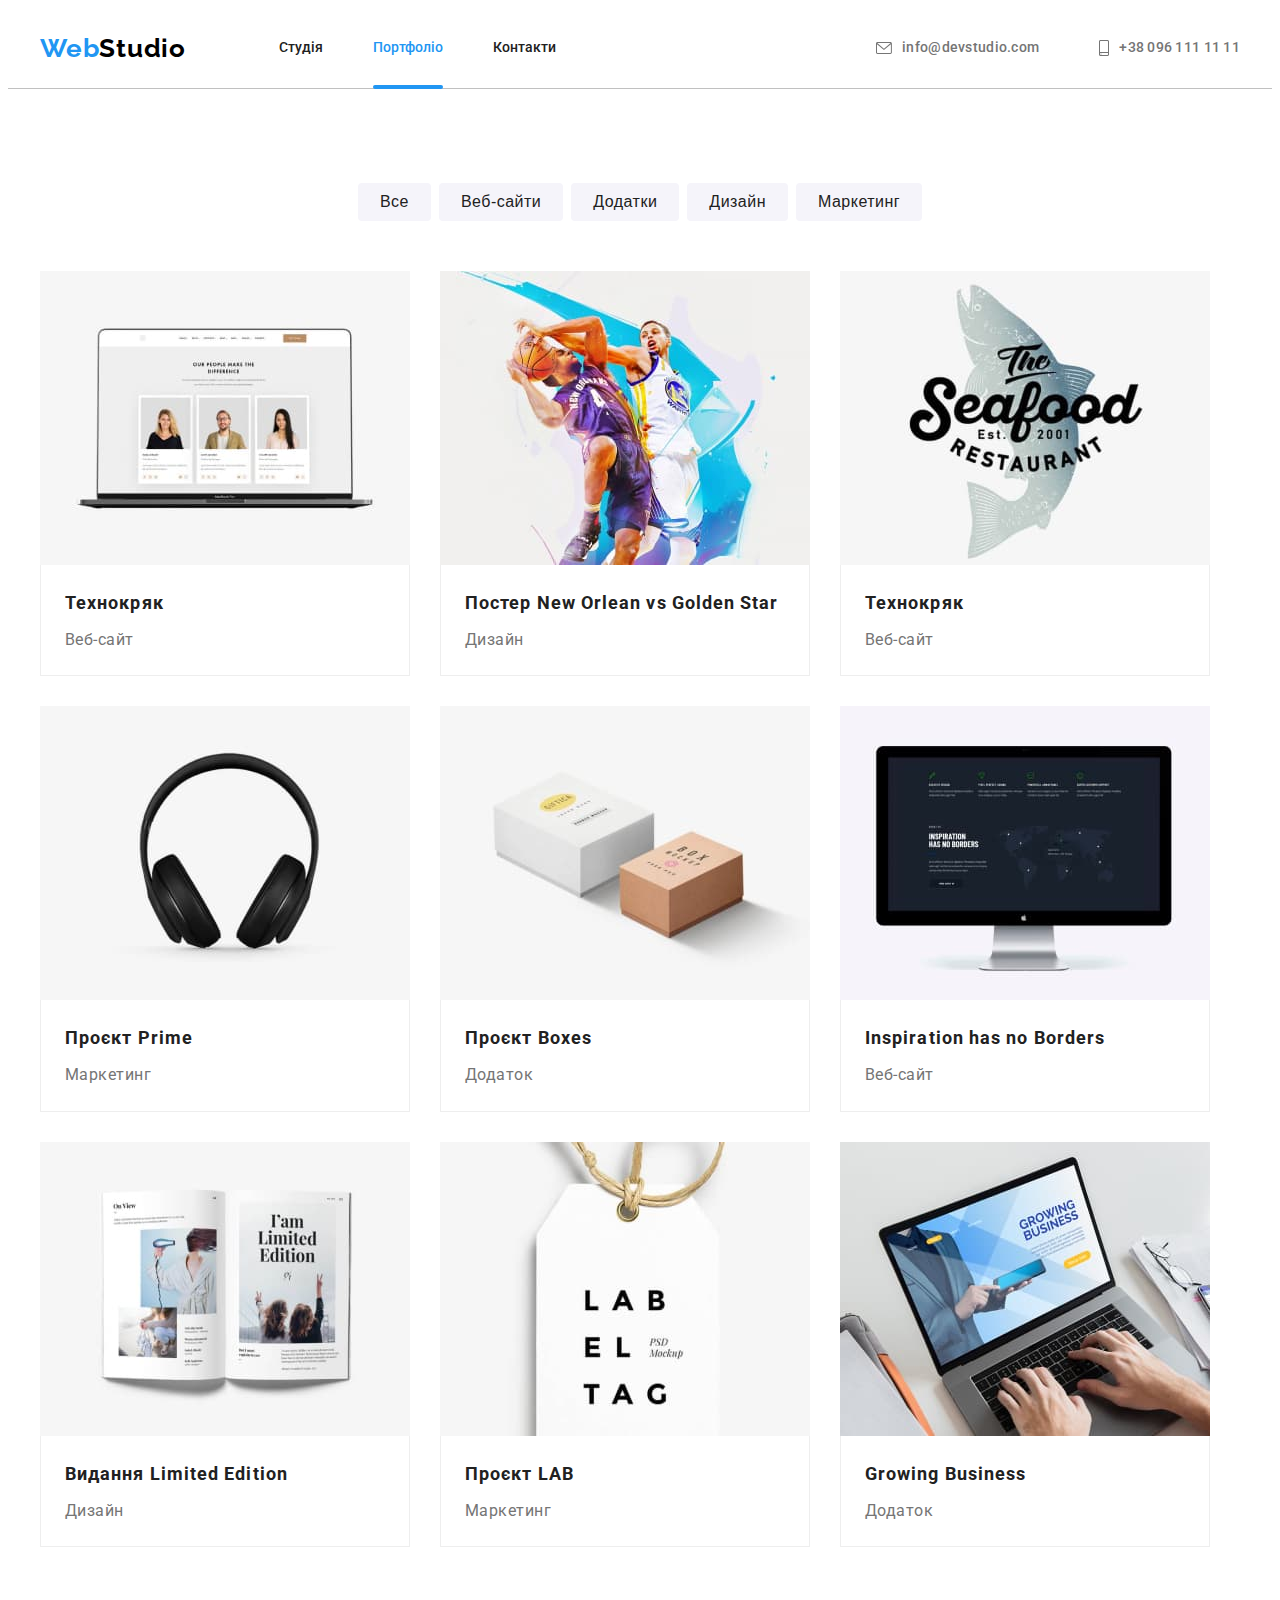
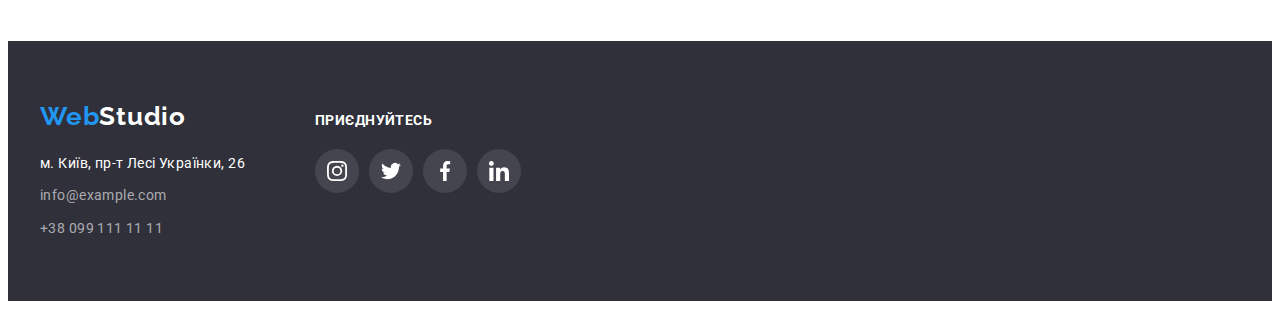
==== portfolio.html @ d1cb7e13 "hw6" ====
<!DOCTYPE html>
<html lang="uk">
	<head>
		<meta charset="UTF-8" />
		<meta http-equiv="X-UA-Compatible" content="IE=edge" />
		<meta name="viewport" content="width=device-width, initial-scale=1.0" />
		<title>homework02</title>
		<link rel="preconnect" href="https://fonts.googleapis.com" />
		<link rel="preconnect" href="https://fonts.gstatic.com" crossorigin />
		<link
			href="https://fonts.googleapis.com/css2?family=Raleway:wght@700&family=Roboto:wght@400;500;700;900&display=swap"
			rel="stylesheet"
		/>
		<link
			rel="stylesheet"
			href="https://cdnjs.cloudflare.com/ajax/libs/modern-normalize/1.1.0/modern-normalize.min.css"
			integrity="sha512-wpPYUAdjBVSE4KJnH1VR1HeZfpl1ub8YT/NKx4PuQ5NmX2tKuGu6U/JRp5y+Y8XG2tV+wKQpNHVUX03MfMFn9Q=="
			crossorigin="anonymous"
			referrerpolicy="no-referrer"
		/>
		<link rel="stylesheet" href="./css/styles.css" />
	</head>
	<body>
		<header class="header">
			<div class="container main-nav">
				<a href="./" class="logo link"><span class="loggo">Web</span>Studio</a>
				<nav class="header-nav">
					<ul class="header-list-nav list">
						<li class="item"><a href="./index.html" class="header-item link"> Студія</a></li>
						<li class="item">
							<a href="" class="header-item link header-item-current current"> Портфоліо</a>
						</li>
						<li class="item"><a href="" class="header-item link"> Контакти</a></li>
					</ul>
				</nav>
				<ul class="header-list list">
					<li class="header-iten">
						<a href="mailto:info@devstudio.com" class="header-lisk link" link
							><svg class="header-icon" width="16" , height="12">
								<use href="./images/icons.svg#icon-envelope"></use>
							</svg>
							info@devstudio.com
						</a>
					</li>
					<li class="header-iten">
						<a href="tel:+380961111111" class="header-lisk link"
							><svg class="header-icon" width="10" , height="16">
								<use href="./images/icons.svg#icon-smartphone1"></use>
							</svg>
							+38 096 111 11 11
						</a>
					</li>
				</ul>
			</div>
		</header>
		<main>
			<section class="section">
				<div class="container">
					<h1 class="potfolio-title">Потфоліо</h1>
					<ul class="filter list">
						<li class="filter-item">
							<button type="button" class="filter-btn">Все</button>
						</li>
						<li class="filter-item">
							<button type="button" class="filter-btn">Веб-сайти</button>
						</li>
						<li class="filter-item">
							<button type="button" class="filter-btn">Додатки</button>
						</li>
						<li class="filter-item">
							<button type="button" class="filter-btn">Дизайн</button>
						</li>
						<li class="filter-item">
							<button type="button" class="filter-btn">Маркетинг</button>
						</li>
					</ul>
					<ul class="work-item list">
						<li class="work-list">
						    <a href="" class="work-link-asd link">
							    <div class="work-link">
							        <img src="./images/project1.jpg" alt="project1" width="370" height="294">
							        <p class="work-top-text">
								Ресурс пропонує комплексні пропозиції з різним рівнем функціоналу та сервісів. Все
								це дозволить відвідувачу отримати вичерпні відомості про компанію чи приватну
								особу.
						         	</p>
						        </div>
							    <div class="work-data">
									<h2 class="work-title">Технокряк</h2>
									<p class="work-pre-title">Веб-сайт</p>
						     	</div>
						    </a>
						</li>
						<li class="work-list">
						    <a href="" class="work-link-asd link">
							    <div class="work-link">
							        <img src="./images/project2.jpg" alt="project2" width="370" height="294">
							        <p class="work-top-text">
								Ресурс пропонує комплексні пропозиції з різним рівнем функціоналу та сервісів. Все
								це дозволить відвідувачу отримати вичерпні відомості про компанію чи приватну
								особу.
						         	</p>
						        </div>
							    <div class="work-data">
									<h2 class="work-title">Постер New Orlean vs Golden Star</h2>
									<p class="work-pre-title">Дизайн</p>
						     	</div>
						    </a>
						</li>
						<li class="work-list">
						    <a href="" class="work-link-asd link">
							    <div class="work-link">
							        <img src="./images/project3.jpg" alt="project3" width="370" height="294">
							        <p class="work-top-text">
								Ресурс пропонує комплексні пропозиції з різним рівнем функціоналу та сервісів. Все
								це дозволить відвідувачу отримати вичерпні відомості про компанію чи приватну
								особу.
						         	</p>
						        </div>
							    <div class="work-data">
									<h2 class="work-title">Технокряк</h2>
									<p class="work-pre-title">Веб-сайт</p>
						     	</div>
						    </a>
						</li>
						<li class="work-list">
						    <a href="" class="work-link-asd link">
							    <div class="work-link">
							        <img src="./images/project4.jpg" alt="project4" width="370" height="294">
							        <p class="work-top-text">
								Ресурс пропонує комплексні пропозиції з різним рівнем функціоналу та сервісів. Все
								це дозволить відвідувачу отримати вичерпні відомості про компанію чи приватну
								особу.
						         	</p>
						        </div>
							    <div class="work-data">
									<h2 class="work-title">Проєкт Prime</h2>
									<p class="work-pre-title">Маркетинг</p>
						     	</div>
						    </a>
						</li>
						<li class="work-list">
						    <a href="" class="work-link-asd link">
							    <div class="work-link">
							        <img src="./images/project5.jpg" alt="project5" width="370" height="294">
							        <p class="work-top-text">
								Ресурс пропонує комплексні пропозиції з різним рівнем функціоналу та сервісів. Все
								це дозволить відвідувачу отримати вичерпні відомості про компанію чи приватну
								особу.
						         	</p>
						        </div>
							    <div class="work-data">
									<h2 class="work-title">Проєкт Boxes</h2>
									<p class="work-pre-title">Додаток</p>
						     	</div>
						    </a>
						</li>
						<li class="work-list">
						    <a href="" class="work-link-asd link">
							    <div class="work-link">
							        <img src="./images/project6.jpg" alt="project6" width="370" height="294">
							        <p class="work-top-text">
								Ресурс пропонує комплексні пропозиції з різним рівнем функціоналу та сервісів. Все
								це дозволить відвідувачу отримати вичерпні відомості про компанію чи приватну
								особу.
						         	</p>
						        </div>
							    <div class="work-data">
									<h2 class="work-title">Inspiration has no Borders</h2>
									<p class="work-pre-title">Веб-сайт</p>
						     	</div>
						    </a>
						</li>
						<li class="work-list">
						    <a href="" class="work-link-asd link">
							    <div class="work-link">
							        <img src="./images/project7.jpg" alt="project7" width="370" height="294">
							        <p class="work-top-text">
								Ресурс пропонує комплексні пропозиції з різним рівнем функціоналу та сервісів. Все
								це дозволить відвідувачу отримати вичерпні відомості про компанію чи приватну
								особу.
						         	</p>
						        </div>
							    <div class="work-data">
									<h2 class="work-title">Видання Limited Edition</h2>
									<p class="work-pre-title">Дизайн</p>
						     	</div>
						    </a>
						</li>
						<li class="work-list">
						    <a href="" class="work-link-asd link">
							    <div class="work-link">
							        <img src="./images/project8.jpg" alt="project8" width="370" height="294">
							        <p class="work-top-text">
								Ресурс пропонує комплексні пропозиції з різним рівнем функціоналу та сервісів. Все
								це дозволить відвідувачу отримати вичерпні відомості про компанію чи приватну
								особу.
						         	</p>
						        </div>
							    <div class="work-data">
									<h2 class="work-title">Проєкт LAB</h2>
									<p class="work-pre-title">Маркетинг</p>
						     	</div>
						    </a>
						</li>
						<li class="work-list">
						    <a href="" class="work-link-asd link">
							    <div class="work-link">
							        <img src="./images/project9.jpg" alt="project9" width="370" height="294">
							        <p class="work-top-text">
								Ресурс пропонує комплексні пропозиції з різним рівнем функціоналу та сервісів. Все
								це дозволить відвідувачу отримати вичерпні відомості про компанію чи приватну
								особу.
						         	</p>
						        </div>
							    <div class="work-data">
									<h2 class="work-title">Growing Business</h2>
									<p class="work-pre-title">Додаток</p>
						     	</div>
						    </a>
						</li>	
							</a>
						</li>
					</ul>
				</div>
			</section>
		</main>
		<footer class="contacts">
			<div class="container hvdvome">
				<div class="flecsy">
					<a href="./" class="logo-contacts link"><span class="loggo">Web</span>Studio</a>
					<address class="info">
						<ul class="info-list list">
							<li class="info-item">
								<a
									class="info-address link"
									href="https://goo.gl/maps/SW1nA3isdETWnzQe9"
									target="_blank"
									rel="noopener nereferrer nofollow"
								>
									м. Київ, пр-т Лесі Українки, 26
								</a>
							</li>
							<li class="info-item">
								<a href="mailto:info@example.com" class="info-mail link">info@example.com</a>
							</li>
							<li class="info-item">
								<a href="tel:+380991111111" class="info-tel link">+38 099 111 11 11</a>
							</li>
						</ul>
					</address>
				</div>
				<div class="footer-continer flecsy">
					<p class="footer-title">приєднуйтесь</p>
					<ul class="footer-soc list">
						<li class="footer-soc-item">
							<a href="" class="footer-soc-link link">
								<svg class="footer-soc-icon" width="20" , height="20">
									<use href="./images/icons.svg#icon-instagram"></use>
								</svg>
							</a>
						</li>
						<li class="footer-soc-item">
							<a href="" class="footer-soc-link link">
								<svg class="footer-soc-icon" width="20" , height="20">
									<use href="./images/icons.svg#icon-twitter	"></use>
								</svg>
							</a>
						</li>
						<li class="footer-soc-item">
							<a href="" class="footer-soc-link link"
								><svg class="footer-soc-icon" width="20" , height="20">
									<use href="./images/icons.svg#icon-facebook"></use>
								</svg>
							</a>
						</li>
						<li class="footer-soc-item">
							<a href="" class="footer-soc-link link"
								><svg class="footer-soc-icon" width="20" , height="20">
									<use href="./images/icons.svg#icon-linkedin"></use>
								</svg>
							</a>
						</li>
					</ul>
				</div>
			</div>
		</footer>
	</body>
</html>
---- css/styles.css ----
:root {
	--second--title--color: #757575;
	--main--title--black: #2196f3;
	--item--color--white: #ffffff;
	--main--item--color: #212121;
}

p,
h1,
h2,
h3,
h4,
h5,
h6 {
	margin: 0;
}

ul {
	margin: 0;
	padding-left: 0;
}

body {
	font-family: Roboto, sans-serif;
}

.list {
	list-style: none;
}

.link {
	text-decoration: none;
	display: block;
}
.container {
	width: 1200px;
	padding-left: 15px;
	padding-right: 15px;
	margin: 0 auto;
}
.section {
	padding: 94px 0;
}
/*-----logo-----*/
.logo {
	font-family: 'Raleway';
	font-weight: 700;
	font-size: 26px;
	line-height: 1.19;
	letter-spacing: 0.03em;
	color: #000000;
}

.loggo {
	color: var(--main--title--black);
}

/*-----header-----*/

.header {
	border-bottom: 1px solid silver;
	margin-right: auto;
	margin-left: auto;
}
.header-nav {
	margin-left: 93px;
}

.header-list-nav {
	display: flex;
	position: relative;
}

.header-list-nav .item:not(:last-child) {
	margin-right: 50px;
}

.header-lisk {
	font-size: 14px;
	line-height: 1.14;
	letter-spacing: 0.02em;
	color: var(--second--title--color);
	align-items: center;
}

.header-list {
	display: flex;
	justify-content: center;
	gap: 10px;
}

.header-item {
	position: relative;
	display: block;
	padding-top: 32px;
	padding-bottom: 32px;
	font-weight: 500;
	font-size: 14px;
	line-height: 1.14;
	color: var(--main--item--color);
	transition: color 250ms cubic-bezier(0.4, 0, 0.2, 1);
}

.header-list {
	display: flex;
	margin-left: auto;
}
.header-list .header-iten + .header-iten {
	margin-left: 50px;
}

.header-lisk {
	display: flex;
	justify-content: center;
	gap: 10px;
	transition: color 250ms cubic-bezier(0.4, 0, 0.2, 1);
}

.header-icon {
	fill: currentColor;
}

.header-iten {
	font-weight: 500;
	font-size: 14px;
	line-height: 1.14;
	color: var(--main--item--color);
}
.main-nav {
	display: flex;
	align-items: center;
}

.header-item.current::after {
	content: '';
	display: block;
	width: 100%;
	height: 4px;
	border-radius: 2px;
	background-color: #2196f3;
	position: absolute;
	bottom: -1px;
	left: 0;
}

.header-item-current {
	color: var(--main--title--black);
}

.header-item:focus,
.header-item:hover {
	color: var(--main--title--black);
}

.header-lisk:focus,
.header-lisk:hover {
	color: var(--main--title--black);
}

.header-list-nav.header-itemt::after {
	content: '';
	display: block;

	background: #2196f3;
	border-radius: 2px;
	width: 100%;
	height: 4px;

	position: absolute;
}

/*-----essential-----*/

.essential {
	background-color: #c4c4c4;
	background-image: linear-gradient(rgba(47, 48, 58, 0.4), rgba(47, 48, 58, 0.4)),
		url(../images/hero.jpg);
	text-align: center;
	background-size: auto;
	padding-top: 200px;
	padding-bottom: 200px;
	max-width: 1600px;
	background-repeat: no-repeat;
	background-position: center;
	margin: 0 auto;
}
.essential-titel {
	font-weight: 900;
	font-size: 44px;
	line-height: 1.36;
	letter-spacing: 0.06em;
	text-transform: uppercase;
	color: var(--item--color--white);
}

.essential-btn {
	margin-top: 30px;
	margin-left: auto;
	margin-right: auto;
}
.essential-btn {
	font-weight: 700;
	font-size: 16px;
	line-height: 1.88;
	align-items: center;
	text-align: center;
	letter-spacing: 0.06em;
	background: var(--main--title--black);
	color: var(--item--color--white);
	cursor: pointer;
	border: none;
	box-shadow: 0px 4px 4px rgba(0, 0, 0, 0.15);
	border-radius: 4px;
	padding: 10px 32px;
	transition: background-color 250ms cubic-bezier(0.4, 0, 0.2, 1);
}
.essential-btn :focus,
.essential-btn :hover {
	background-color: #188ce8;
}

/*-----content-----*/
.content-list {
	display: flex;
	flex-wrap: wrap;
}
.content-list .content-item:not(:last-child) {
	margin-right: 30px;
}
.content-item {
	width: 270px;
}

.content-title {
	font-weight: 700;
	font-size: 14px;
	line-height: 1.14;
	letter-spacing: 0.03em;
	text-transform: uppercase;
	color: var(--main--item--color);
	margin-bottom: 10px;
}

.content-pre-title {
	font-size: 14px;
	line-height: 1.71;
	letter-spacing: 0.03em;
	color: var(--second--title--color);
}

.potfolio-icon {
	width: 270px;
	height: 120px;
	background-color: #f5f4fa;
	display: flex;
	justify-content: center;
	align-items: center;
	margin-bottom: 30px;
}
/*-----foto---hero--*/

.foto {
	padding-top: 0;
}

.foto-item:not(:last-child) {
	margin-right: 30px;
}

.foto-list {
	display: flex;
}

img {
	width: auto;
	display: block;
	max-width: 100%;
}
.foto-work,
.hero-title {
	font-weight: 700;
	font-size: 36px;
	line-height: 1.16;
	text-align: center;
	letter-spacing: 0.03em;
	color: var(--main--item--color);
	margin-bottom: 50px;
}

.foto-bottom {
	position: relative;
}

.work-lister {
	display: flex;
	align-items: center;
	justify-content: center;
	font-weight: 700;
	font-size: 14px;
	line-height: 1.14;
	letter-spacing: 0.03em;
	text-transform: uppercase;
	color: #ffffff;
	background: rgba(47, 48, 58, 0.8);
	position: absolute;
	width: 100%;
	height: 70px;
	bottom: 0px;
}

/*----team------*/

.team-list {
	display: flex;
}
.team-item {
	width: 270px;
	height: 428px;
	left: calc(50% - 270px / 2 - 450px);
	top: calc(50% - 428px / 2 + 532px);
	background: #ffffff;
	box-shadow: 0px 1px 3px rgba(0, 0, 0, 0.12), 0px 1px 1px rgba(0, 0, 0, 0.14),
		0px 2px 1px rgba(0, 0, 0, 0.2);
	border-radius: 0px 0px 4px 4px;
}

.team {
	background-color: #f5f4fa;
}
.team-title {
	font-weight: 700;
	font-size: 36px;
	line-height: 1.16;
	text-align: center;
	letter-spacing: 0.03em;
	color: #212121;
	margin-bottom: 50px;
}

.team-name {
	font-weight: 500;
	font-size: 16px;
	line-height: 1.19;
	text-align: center;
	letter-spacing: 0.03em;
	color: var(--main--item--color);
	margin-bottom: 10px;
}

.team-profession {
	font-size: 16px;
	line-height: 1.19;
	text-align: center;
	letter-spacing: 0.03em;
	color: var(--second--title--color);
	margin-bottom: 16px;
}
.team-data {
	padding-top: 30px;
	padding-bottom: 30px;
}
.team-item:not(:last-child) {
	margin-right: 30px;
}

.team-soc {
	display: flex;
	justify-content: center;
	gap: 10px;
}

.team-soc-link {
	width: 44px;
	height: 44px;
	border-radius: 50%;
	background-color: #ffffff;
	display: flex;
	align-items: center;
	justify-content: center;
	transition: background-color 250ms cubic-bezier(0.4, 0, 0.2, 1);
}

.team-soc-icon {
	fill: #afb1b8;
	transition: fill 250ms cubic-bezier(0.4, 0, 0.2, 1);
}

.team-soc-link:hover,
.team-soc-link:focus {
	background-color: #2196f3;
}

.team-soc-link:hover .team-soc-icon,
.team-soc-link:focus .team-soc-icon {
	fill: #ffffff;
}

/*-----client------*/

.client-list {
	display: flex;
}

.client-title {
	font-weight: 700;
	font-size: 36px;
	line-height: 1.16;
	text-align: center;
	letter-spacing: 0.03em;
	color: #212121;
	margin-bottom: 50px;
}

.client-item {
	width: 170px;
	height: 92px;
}

.client-item:not(:last-child) {
	margin-right: 30px;
}

.client-soc-link {
	outline: none;
	width: 100%;
	height: 100%;
	display: flex;
	align-items: center;
	justify-content: center;
	border: 1px solid #afb1b8;
	border-radius: 4px;
	transition: border 250ms cubic-bezier(0.4, 0, 0.2, 1), border-radius cubic-bezier(0.4, 0, 0.2, 1);
}

.client-soc-link:focus,
.client-soc-link:hover {
	border: 1px solid #2196f3;
	border-radius: 4px;
}

.client-soc-icon {
	fill: #afb1b8;
	transition: fill 250ms cubic-bezier(0.4, 0, 0.2, 1);
}

.client-soc-link:hover .client-soc-icon,
.client-soc-link:focus .client-soc-icon {
	fill: #2196f3;
}

/*----contacts----*/

.contacts {
	background-color: #2f303a;
	padding-top: 60px;
	padding-bottom: 60px;
	margin: 0 auto;
}
.info-item {
	font-style: normal;
	font-size: 14px;
	line-height: 1.71;
	letter-spacing: 0.03em;
}

.info-address {
	letter-spacing: 0.03em;
	color: var(--item--color--white);
}

.info-mail,
.info-tel {
	color: rgba(255, 255, 255, 0.6);
}
.logo-contacts {
	font-family: 'Raleway';
	font-weight: 700;
	font-size: 26px;
	line-height: 1.19;
	letter-spacing: 0.03em;
	color: var(--item--color--white);
	margin-bottom: 20px;
}

/* ---- -footer-continer------- */

.hvdvome {
	display: flex;
	gap: 70px;
	align-items: baseline;
}

.footer-title {
	font-weight: 700;
	font-size: 14px;
	line-height: 1.14;
	letter-spacing: 0.03em;
	text-transform: uppercase;
	color: #ffffff;
	margin-bottom: 20px;
}

.footer-soc {
	display: flex;
	justify-content: center;
	gap: 10px;
}

.footer-soc-link {
	width: 44px;
	height: 44px;
	border-radius: 50%;
	background: rgba(255, 255, 255, 0.1);
	display: flex;
	align-items: center;
	justify-content: center;
	transition: background-color 250ms cubic-bezier(0.4, 0, 0.2, 1);
}

.footer-soc-icon {
	fill: #ffffff;
	transition: background-color 250ms cubic-bezier(0.4, 0, 0.2, 1);
}

.footer-soc-link:hover,
.footer-soc-link:focus {
	background-color: #2196f3;
}

.footer-soc-link:hover .team-soc-icon,
.footer-soc-link:focus .team-soc-icon {
	fill: #ffffff;
}

.text-soc-it {
	font-weight: 700;
	font-size: 14px;
	line-height: 1.14;
	letter-spacing: 0.03em;
	text-transform: uppercase;
	color: #ffffff;
	margin-bottom: 20px;
}

.footer-letter-mail {
	position: absolute;
	width: 358px;
	height: 50px;
	box-sizing: border-box;
	border: 1px solid rgba(255, 255, 255, 0.3);
	background-color: rgba(33, 149, 243, 0);
	border-radius: 4px;
}

.sent-letter {
	position: absolute;
    width: 200px;
	height: 50px;
	margin-left: 393px;
	justify-content: center;
	background: #2196f3;
	box-shadow: 0px 4px 4px rgba(0, 0, 0, 0.15);
	border-radius: 4px;
}

.footer-letter-mail::placeholder {
	filter: drop-shadow(0px 4px 4px rgba(0, 0, 0, 0.15));
}
.button {
	font-weight: 700;
	font-size: 16px;
	line-height: 1.87;
	display: flex;
	align-items: center;
	text-align: center;
	letter-spacing: 0.06em;
	color: #ffffff;
}

.footer-letter {
	margin-left: 23px;
}
.srth {
	position: relative;
}
.footer-letter-icon {
position: absolute;
margin-left: 550px;
transform: translateY(50%);
}
/* --------Портфоліо---------- */

.potfolio-title {
	position: absolute;
	white-space: nowrap;
	width: 1px;
	height: 1px;
	overflow: hidden;
	border: 0;
	padding: 0;
	clip: rect(0 0 0 0);
	clip-path: inset(50%);
	margin: -1px;
}
.filter {
	display: flex;
	justify-content: center;
}
.filter-item:not(:last-child) {
	margin-right: 8px;
}

.filter-btn {
	font-weight: 500;
	font-size: 16px;
	line-height: 1.65;
	text-align: center;
	letter-spacing: 0.03em;
	color: var(--main--item--color);
	background-color: #f5f4fa;
	border: none;
	cursor: pointer;
	border-radius: 4px;
	padding: 6px 22px;
	transition: background-color 250ms cubic-bezier(0.4, 0, 0.2, 1),
		color 250ms cubic-bezier(0.4, 0, 0.2, 1), box-shadow 250ms cubic-bezier(0.4, 0, 0.2, 1);
}

.work-link-asd:hover .work-top-text,
.work-link-asd:focus .work-top-text {
	transform: translateY(0);
}

.work-link-asd:hover,
.work-link-asd:focus {
	box-shadow: 0px 1px 1px rgba(0, 0, 0, 0.12), 0px 4px 4px rgba(0, 0, 0, 0.06),
		1px 4px 6px rgba(0, 0, 0, 0.16);
}

.work-link {
	position: relative;
	overflow: hidden;
}

.work-top-text {
	position: absolute;
	top: 0;
	font-size: 18px;
	line-height: 1.55;
	letter-spacing: 0.03em;
	color: #ffffff;
	background: rgba(33, 150, 243, 0.9);
	padding: 63px 24px;
	height: 100%;
	transform: translateY(100%);
	transition: 250ms cubic-bezier(0.4, 0, 0.2, 1);
}

.work-item {
	display: flex;
	flex-wrap: wrap;
	gap: 30px;
	margin-top: 50px;
	font-weight: 700;
	font-size: 18px;
	line-height: 2;
	letter-spacing: 0.06em;
}
.work-list {
	transition: box-shadow 250ms cubic-bezier(0.4, 0, 0.2, 1);
}

.work-item.work-list:nth-last-child(-n + 3) {
	margin-bottom: 30px;
}

.work-title {
	font-weight: 700;
	font-size: 18px;
	line-height: 2;
	letter-spacing: 0.06em;
	color: var(--main--item--color);
	margin-bottom: 4px;
}

.work-data {
	padding: 20px 24px 20px 24px;
	border-left: 1px solid #eeeeee;
	border-right: 1px solid #eeeeee;
	border-bottom: 1px solid #eeeeee;
}

.work-pre-title {
	font-weight: 400;
	font-size: 16px;
	line-height: 1.88;
	letter-spacing: 0.03em;
	color: var(--second--title--color);
}

.info {
	margin-top: 20px;
}

.logo-contacts {
	display: inline;
	margin-top: 40px;
}

.info-list .info-item:not(:last-child) {
	margin-bottom: 9px;
}

.filter-btn:hover,
.filter-btn:focus {
	color: var(--item--color--white);
	background-color: var(--main--title--black);
	box-shadow: 0px 3px 1px rgba(0, 0, 0, 0.1), 0px 1px 2px rgba(0, 0, 0, 0.08),
		0px 2px 2px rgba(0, 0, 0, 0.12);
}
/* ---Модальне вікно---- */
.backdrop.is-hidden {
	visibility: hidden;
	opacity: 0;
	pointer-events: none;
}
.backdrop {
	position: fixed;
	top: 0;
	width: 100%;
	height: 100%;
	background-color: rgba(0, 0, 0, 0.2);
	transition: opacity 250ms cubic-bezier(0.4, 0, 0.2, 1),
		visibility 250ms cubic-bezier(0.4, 0, 0.2, 1);
}

.modal {
	position: absolute;
	width: 528px;
	height: 581px;
	background: #ffffff;
	box-shadow: 0px 1px 3px rgba(0, 0, 0, 0.12), 0px 1px 1px rgba(0, 0, 0, 0.14),
		0px 2px 1px rgba(0, 0, 0, 0.2);
	border-radius: 4px;
	top: 50%;
	left: 50%;
	padding-top: 38px;
	padding-left: 45px;
	padding-right: 35px;
	transform: translate(-50%, -50%) scale(1);
	transition: transform 250ms cubic-bezier(0.4, 0, 0.2, 1);
}

.backdrop.is-hidden .modal {
	transform: translate(-50%, -50%) scale(0);
	min-height: 0;
}

.btn-modal {
	position: absolute;
	right: 8px;
	top: 8px;
	background: #ffffff;
	border: 1px solid rgba(0, 0, 0, 0.1);
	width: 30px;
	height: 30px;
	cursor: pointer;
	border-radius: 50%;
	background-color: transparent;
}

.modal-icon {
	position: absolute;
	top: 50%;
	left: 50%;
	transform: translate(-50%, -50%);
}

.no-scroll {
	overflow: hidden;
}

.modal-title {
	font-weight: 700;
	font-size: 20px;
	line-height: 1.15;
	text-align: center;
	letter-spacing: 0.03em;
	color: #212121;
	margin-bottom: 12px;
}

.form-input {
	width: 100%;
	height: 40px;
	border: 1px solid rgba(33, 33, 33, 0.2);
	border-radius: 4px;
	padding-left: 42px;
	margin-top: 4px;
}

.input-title {
	font-size: 12px;
	line-height: 1.16;
	letter-spacing: 0.01em;
	color: #757575;
}

.input-icon {
	position: absolute;
	left: 12px;
	top: 50%;
	transform: translateY(-50%);
}

.modal-text {
	width: 100%;
	height: 120px;
	border: 1px solid rgba(33, 33, 33, 0.2);
	border-radius: 4px;
	resize: none;
	padding: 12px 16px;
	margin-top: 4px;
	margin-bottom: 20px;
}
.modal-form {
	position: relative;
}
.btn-form {
	font-weight: 700;
	font-size: 16px;
	line-height: 1.87;
	letter-spacing: 0.06em;
	color: #ffffff;
	background: #2196f3;
	box-shadow: 0px 4px 4px rgba(0, 0, 0, 0.15);
	border-radius: 4px;
	border: none;
	cursor: pointer;
	padding: 10px 52px;
	position: absolute;
	left: 50%;
	transform: translateX(-50%);
}


.form-field {
	margin-bottom: 10px;
}

.input-wrap {
	position: relative;
	margin-bottom: 10px;
}

.form-input:focus {
	outline-color: #2196f3;
}

.form-input:focus + .input-icon {
	fill: #2196f3;
}

.modal-text:focus {
	outline-color: #2196f3;
}

.btn-modal:focus,
.btn-modal:hover {
	fill: #2196f3;
}

.form-polyci {
	font-size: 14px;
	line-height: 1.71;
	letter-spacing: 0.03em;
	color: #757575;
	display: flex;
	justify-content: center;
	align-items: center;
	margin-bottom: 20px;
}

.check-polyci {
	font-size: 14px;
	line-height: 1.71;
	letter-spacing: 0.03em;
	text-decoration-line: underline;
	color: #2196f3;
}

.form-polyci::before {
	content: ' ';
	width: 16px;
	height: 15px;
	border: 2px solid #212121;
	border-radius: 3px;
	margin-right: 8px;
	transition: background-color 250ms cubic-bezier(0.4, 0, 0.2, 1);
}

.input-check:checked + .form-polyci::before {
	background-color: #2196f3;
	border-radius: 2px;
	background-image: url(../images/galochka.svg);
	border: none;
	background-repeat: no-repeat;
	background-position: center;
}
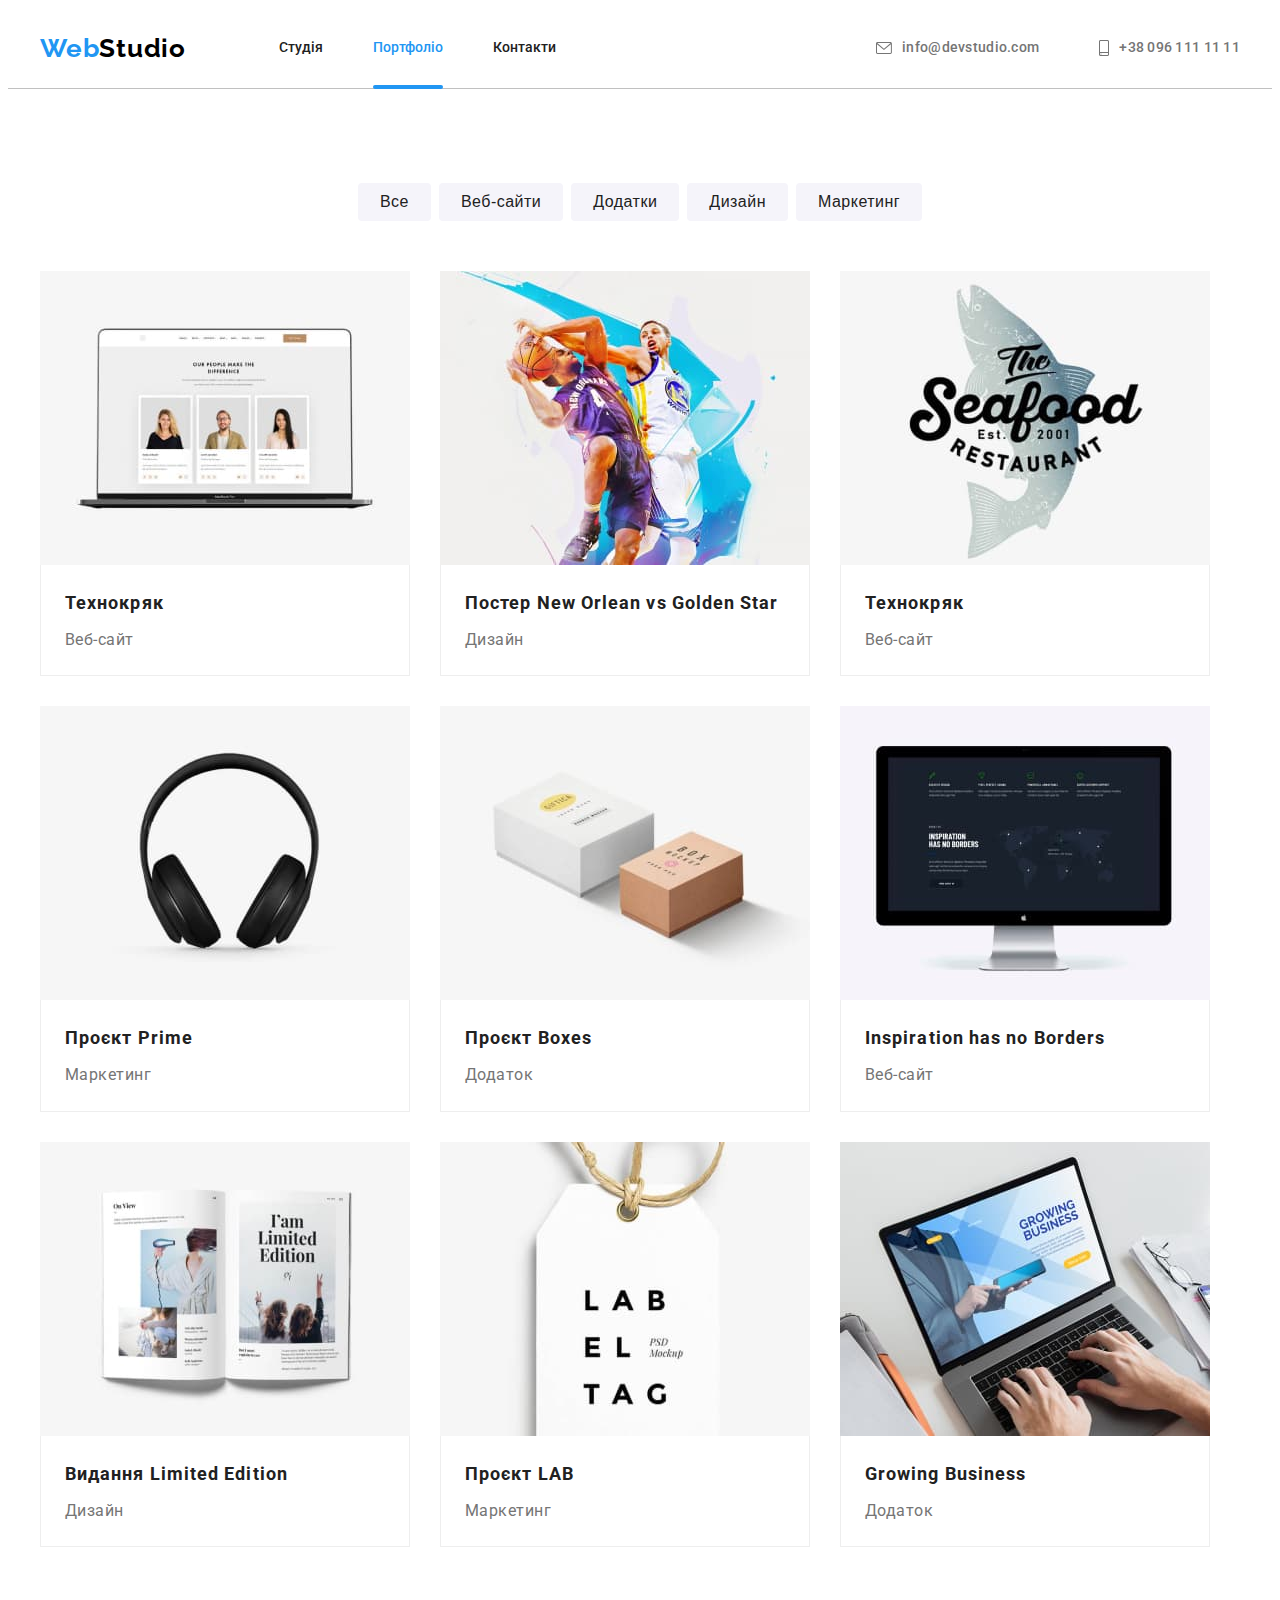
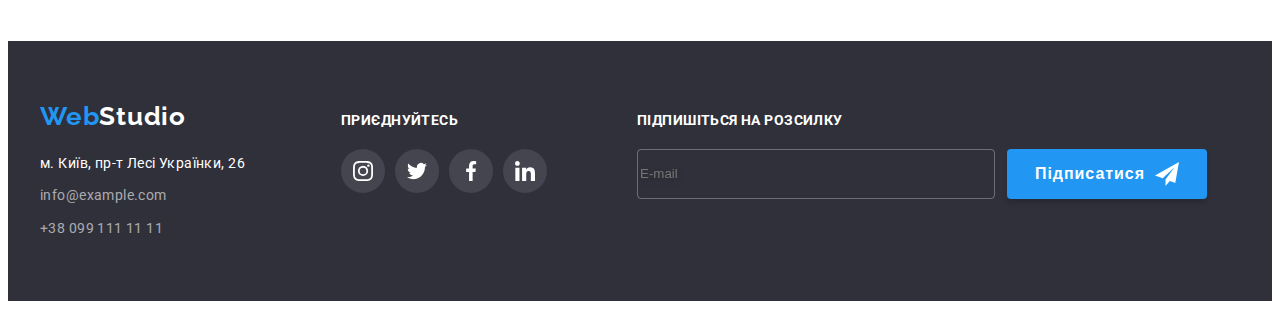
==== commit 9ea19d0c: "hw6" ====
--- a/portfolio.html
+++ b/portfolio.html
@@ -35,8 +35,8 @@
 				</nav>
 				<ul class="header-list list">
 					<li class="header-iten">
-						<a href="mailto:info@devstudio.com" class="header-lisk link" link
-							><svg class="header-icon" width="16" , height="12">
+						<a href="mailto:info@devstudio.com" class="header-lisk link"
+							><svg class="header-icon" width="16" height="12">
 								<use href="./images/icons.svg#icon-envelope"></use>
 							</svg>
 							info@devstudio.com
@@ -44,7 +44,7 @@
 					</li>
 					<li class="header-iten">
 						<a href="tel:+380961111111" class="header-lisk link"
-							><svg class="header-icon" width="10" , height="16">
+							><svg class="header-icon" width="10" height="16">
 								<use href="./images/icons.svg#icon-smartphone1"></use>
 							</svg>
 							+38 096 111 11 11
@@ -76,149 +76,147 @@
 					</ul>
 					<ul class="work-item list">
 						<li class="work-list">
-						    <a href="" class="work-link-asd link">
-							    <div class="work-link">
-							        <img src="./images/project1.jpg" alt="project1" width="370" height="294">
-							        <p class="work-top-text">
-								Ресурс пропонує комплексні пропозиції з різним рівнем функціоналу та сервісів. Все
-								це дозволить відвідувачу отримати вичерпні відомості про компанію чи приватну
-								особу.
-						         	</p>
-						        </div>
-							    <div class="work-data">
+							<a href="" class="work-link-asd link">
+								<div class="work-link">
+									<img src="./images/project1.jpg" alt="project1" width="370" height="294" />
+									<p class="work-top-text">
+										Ресурс пропонує комплексні пропозиції з різним рівнем функціоналу та сервісів.
+										Все це дозволить відвідувачу отримати вичерпні відомості про компанію чи
+										приватну особу.
+									</p>
+								</div>
+								<div class="work-data">
 									<h2 class="work-title">Технокряк</h2>
 									<p class="work-pre-title">Веб-сайт</p>
-						     	</div>
-						    </a>
-						</li>
-						<li class="work-list">
-						    <a href="" class="work-link-asd link">
-							    <div class="work-link">
-							        <img src="./images/project2.jpg" alt="project2" width="370" height="294">
-							        <p class="work-top-text">
-								Ресурс пропонує комплексні пропозиції з різним рівнем функціоналу та сервісів. Все
-								це дозволить відвідувачу отримати вичерпні відомості про компанію чи приватну
-								особу.
-						         	</p>
-						        </div>
-							    <div class="work-data">
+								</div>
+							</a>
+						</li>
+						<li class="work-list">
+							<a href="" class="work-link-asd link">
+								<div class="work-link">
+									<img src="./images/project2.jpg" alt="project2" width="370" height="294" />
+									<p class="work-top-text">
+										Ресурс пропонує комплексні пропозиції з різним рівнем функціоналу та сервісів.
+										Все це дозволить відвідувачу отримати вичерпні відомості про компанію чи
+										приватну особу.
+									</p>
+								</div>
+								<div class="work-data">
 									<h2 class="work-title">Постер New Orlean vs Golden Star</h2>
 									<p class="work-pre-title">Дизайн</p>
-						     	</div>
-						    </a>
-						</li>
-						<li class="work-list">
-						    <a href="" class="work-link-asd link">
-							    <div class="work-link">
-							        <img src="./images/project3.jpg" alt="project3" width="370" height="294">
-							        <p class="work-top-text">
-								Ресурс пропонує комплексні пропозиції з різним рівнем функціоналу та сервісів. Все
-								це дозволить відвідувачу отримати вичерпні відомості про компанію чи приватну
-								особу.
-						         	</p>
-						        </div>
-							    <div class="work-data">
+								</div>
+							</a>
+						</li>
+						<li class="work-list">
+							<a href="" class="work-link-asd link">
+								<div class="work-link">
+									<img src="./images/project3.jpg" alt="project3" width="370" height="294" />
+									<p class="work-top-text">
+										Ресурс пропонує комплексні пропозиції з різним рівнем функціоналу та сервісів.
+										Все це дозволить відвідувачу отримати вичерпні відомості про компанію чи
+										приватну особу.
+									</p>
+								</div>
+								<div class="work-data">
 									<h2 class="work-title">Технокряк</h2>
 									<p class="work-pre-title">Веб-сайт</p>
-						     	</div>
-						    </a>
-						</li>
-						<li class="work-list">
-						    <a href="" class="work-link-asd link">
-							    <div class="work-link">
-							        <img src="./images/project4.jpg" alt="project4" width="370" height="294">
-							        <p class="work-top-text">
-								Ресурс пропонує комплексні пропозиції з різним рівнем функціоналу та сервісів. Все
-								це дозволить відвідувачу отримати вичерпні відомості про компанію чи приватну
-								особу.
-						         	</p>
-						        </div>
-							    <div class="work-data">
+								</div>
+							</a>
+						</li>
+						<li class="work-list">
+							<a href="" class="work-link-asd link">
+								<div class="work-link">
+									<img src="./images/project4.jpg" alt="project4" width="370" height="294" />
+									<p class="work-top-text">
+										Ресурс пропонує комплексні пропозиції з різним рівнем функціоналу та сервісів.
+										Все це дозволить відвідувачу отримати вичерпні відомості про компанію чи
+										приватну особу.
+									</p>
+								</div>
+								<div class="work-data">
 									<h2 class="work-title">Проєкт Prime</h2>
 									<p class="work-pre-title">Маркетинг</p>
-						     	</div>
-						    </a>
-						</li>
-						<li class="work-list">
-						    <a href="" class="work-link-asd link">
-							    <div class="work-link">
-							        <img src="./images/project5.jpg" alt="project5" width="370" height="294">
-							        <p class="work-top-text">
-								Ресурс пропонує комплексні пропозиції з різним рівнем функціоналу та сервісів. Все
-								це дозволить відвідувачу отримати вичерпні відомості про компанію чи приватну
-								особу.
-						         	</p>
-						        </div>
-							    <div class="work-data">
+								</div>
+							</a>
+						</li>
+						<li class="work-list">
+							<a href="" class="work-link-asd link">
+								<div class="work-link">
+									<img src="./images/project5.jpg" alt="project5" width="370" height="294" />
+									<p class="work-top-text">
+										Ресурс пропонує комплексні пропозиції з різним рівнем функціоналу та сервісів.
+										Все це дозволить відвідувачу отримати вичерпні відомості про компанію чи
+										приватну особу.
+									</p>
+								</div>
+								<div class="work-data">
 									<h2 class="work-title">Проєкт Boxes</h2>
 									<p class="work-pre-title">Додаток</p>
-						     	</div>
-						    </a>
-						</li>
-						<li class="work-list">
-						    <a href="" class="work-link-asd link">
-							    <div class="work-link">
-							        <img src="./images/project6.jpg" alt="project6" width="370" height="294">
-							        <p class="work-top-text">
-								Ресурс пропонує комплексні пропозиції з різним рівнем функціоналу та сервісів. Все
-								це дозволить відвідувачу отримати вичерпні відомості про компанію чи приватну
-								особу.
-						         	</p>
-						        </div>
-							    <div class="work-data">
+								</div>
+							</a>
+						</li>
+						<li class="work-list">
+							<a href="" class="work-link-asd link">
+								<div class="work-link">
+									<img src="./images/project6.jpg" alt="project6" width="370" height="294" />
+									<p class="work-top-text">
+										Ресурс пропонує комплексні пропозиції з різним рівнем функціоналу та сервісів.
+										Все це дозволить відвідувачу отримати вичерпні відомості про компанію чи
+										приватну особу.
+									</p>
+								</div>
+								<div class="work-data">
 									<h2 class="work-title">Inspiration has no Borders</h2>
 									<p class="work-pre-title">Веб-сайт</p>
-						     	</div>
-						    </a>
-						</li>
-						<li class="work-list">
-						    <a href="" class="work-link-asd link">
-							    <div class="work-link">
-							        <img src="./images/project7.jpg" alt="project7" width="370" height="294">
-							        <p class="work-top-text">
-								Ресурс пропонує комплексні пропозиції з різним рівнем функціоналу та сервісів. Все
-								це дозволить відвідувачу отримати вичерпні відомості про компанію чи приватну
-								особу.
-						         	</p>
-						        </div>
-							    <div class="work-data">
+								</div>
+							</a>
+						</li>
+						<li class="work-list">
+							<a href="" class="work-link-asd link">
+								<div class="work-link">
+									<img src="./images/project7.jpg" alt="project7" width="370" height="294" />
+									<p class="work-top-text">
+										Ресурс пропонує комплексні пропозиції з різним рівнем функціоналу та сервісів.
+										Все це дозволить відвідувачу отримати вичерпні відомості про компанію чи
+										приватну особу.
+									</p>
+								</div>
+								<div class="work-data">
 									<h2 class="work-title">Видання Limited Edition</h2>
 									<p class="work-pre-title">Дизайн</p>
-						     	</div>
-						    </a>
-						</li>
-						<li class="work-list">
-						    <a href="" class="work-link-asd link">
-							    <div class="work-link">
-							        <img src="./images/project8.jpg" alt="project8" width="370" height="294">
-							        <p class="work-top-text">
-								Ресурс пропонує комплексні пропозиції з різним рівнем функціоналу та сервісів. Все
-								це дозволить відвідувачу отримати вичерпні відомості про компанію чи приватну
-								особу.
-						         	</p>
-						        </div>
-							    <div class="work-data">
+								</div>
+							</a>
+						</li>
+						<li class="work-list">
+							<a href="" class="work-link-asd link">
+								<div class="work-link">
+									<img src="./images/project8.jpg" alt="project8" width="370" height="294" />
+									<p class="work-top-text">
+										Ресурс пропонує комплексні пропозиції з різним рівнем функціоналу та сервісів.
+										Все це дозволить відвідувачу отримати вичерпні відомості про компанію чи
+										приватну особу.
+									</p>
+								</div>
+								<div class="work-data">
 									<h2 class="work-title">Проєкт LAB</h2>
 									<p class="work-pre-title">Маркетинг</p>
-						     	</div>
-						    </a>
-						</li>
-						<li class="work-list">
-						    <a href="" class="work-link-asd link">
-							    <div class="work-link">
-							        <img src="./images/project9.jpg" alt="project9" width="370" height="294">
-							        <p class="work-top-text">
-								Ресурс пропонує комплексні пропозиції з різним рівнем функціоналу та сервісів. Все
-								це дозволить відвідувачу отримати вичерпні відомості про компанію чи приватну
-								особу.
-						         	</p>
-						        </div>
-							    <div class="work-data">
+								</div>
+							</a>
+						</li>
+						<li class="work-list">
+							<a href="" class="work-link-asd link">
+								<div class="work-link">
+									<img src="./images/project9.jpg" alt="project9" width="370" height="294" />
+									<p class="work-top-text">
+										Ресурс пропонує комплексні пропозиції з різним рівнем функціоналу та сервісів.
+										Все це дозволить відвідувачу отримати вичерпні відомості про компанію чи
+										приватну особу.
+									</p>
+								</div>
+								<div class="work-data">
 									<h2 class="work-title">Growing Business</h2>
 									<p class="work-pre-title">Додаток</p>
-						     	</div>
-						    </a>
-						</li>	
+								</div>
 							</a>
 						</li>
 					</ul>
@@ -226,7 +224,7 @@
 			</section>
 		</main>
 		<footer class="contacts">
-			<div class="container hvdvome">
+			<div class="container rozsulka">
 				<div class="flecsy">
 					<a href="./" class="logo-contacts link"><span class="loggo">Web</span>Studio</a>
 					<address class="info">
@@ -250,38 +248,54 @@
 						</ul>
 					</address>
 				</div>
-				<div class="footer-continer flecsy">
+				<div class="footer-continer ">
 					<p class="footer-title">приєднуйтесь</p>
 					<ul class="footer-soc list">
 						<li class="footer-soc-item">
 							<a href="" class="footer-soc-link link">
-								<svg class="footer-soc-icon" width="20" , height="20">
+								<svg class="footer-soc-icon" width="20" height="20">
 									<use href="./images/icons.svg#icon-instagram"></use>
 								</svg>
 							</a>
 						</li>
 						<li class="footer-soc-item">
 							<a href="" class="footer-soc-link link">
-								<svg class="footer-soc-icon" width="20" , height="20">
+								<svg class="footer-soc-icon" width="20" height="20">
 									<use href="./images/icons.svg#icon-twitter	"></use>
 								</svg>
 							</a>
 						</li>
 						<li class="footer-soc-item">
 							<a href="" class="footer-soc-link link"
-								><svg class="footer-soc-icon" width="20" , height="20">
+								><svg class="footer-soc-icon" width="20" height="20">
 									<use href="./images/icons.svg#icon-facebook"></use>
 								</svg>
 							</a>
 						</li>
 						<li class="footer-soc-item">
 							<a href="" class="footer-soc-link link"
-								><svg class="footer-soc-icon" width="20" , height="20">
+								><svg class="footer-soc-icon" width="20" height="20">
 									<use href="./images/icons.svg#icon-linkedin"></use>
 								</svg>
 							</a>
 						</li>
 					</ul>
+				</div>
+				<div class="footer-letter">
+					<p class="text-soc-it">Підпишіться на розсилку</p>
+					<form class="footer-form">
+						<input
+							type="text"
+							class="footer-letter-mail"
+							name="footer-letter-mail"
+							placeholder="E-mail"
+						/>
+							<button type="submit" class="btn-footer-text sent-letter">
+								Підписатися<svg class="footer-letter-icon" width="24" height="24">
+									<use href="./images/icons.svg#icon-icon-send"></use>
+								</svg>
+							</button>
+					</form>
 				</div>
 			</div>
 		</footer>
--- a/css/styles.css
+++ b/css/styles.css
@@ -461,6 +461,7 @@
 	font-size: 14px;
 	line-height: 1.71;
 	letter-spacing: 0.03em;
+	width: 231px;
 }
 
 .info-address {
@@ -484,9 +485,12 @@
 
 /* ---- -footer-continer------- */
 
-.hvdvome {
-	display: flex;
-	gap: 70px;
+.footer-continer {
+	margin-right: 90px;
+}
+
+.rozsulka {
+	display: flex;
 	align-items: baseline;
 }
 
@@ -543,7 +547,6 @@
 }
 
 .footer-letter-mail {
-	position: absolute;
 	width: 358px;
 	height: 50px;
 	box-sizing: border-box;
@@ -553,20 +556,28 @@
 }
 
 .sent-letter {
-	position: absolute;
-    width: 200px;
+	width: 200px;
 	height: 50px;
-	margin-left: 393px;
-	justify-content: center;
+	justify-content: center;
+	margin-left: 12px;
+	border: none;
 	background: #2196f3;
 	box-shadow: 0px 4px 4px rgba(0, 0, 0, 0.15);
 	border-radius: 4px;
 }
 
+.footer-letter-icon {
+margin-left: 10px;
+}
+
+.footer-form {
+	display: flex;
+}
+
 .footer-letter-mail::placeholder {
 	filter: drop-shadow(0px 4px 4px rgba(0, 0, 0, 0.15));
 }
-.button {
+.btn-footer-text {
 	font-weight: 700;
 	font-size: 16px;
 	line-height: 1.87;
@@ -577,17 +588,6 @@
 	color: #ffffff;
 }
 
-.footer-letter {
-	margin-left: 23px;
-}
-.srth {
-	position: relative;
-}
-.footer-letter-icon {
-position: absolute;
-margin-left: 550px;
-transform: translateY(50%);
-}
 /* --------Портфоліо---------- */
 
 .potfolio-title {
@@ -700,6 +700,7 @@
 
 .info {
 	margin-top: 20px;
+	margin-right: 70px;
 }
 
 .logo-contacts {
@@ -744,9 +745,7 @@
 	border-radius: 4px;
 	top: 50%;
 	left: 50%;
-	padding-top: 38px;
-	padding-left: 45px;
-	padding-right: 35px;
+	padding: 40px;
 	transform: translate(-50%, -50%) scale(1);
 	transition: transform 250ms cubic-bezier(0.4, 0, 0.2, 1);
 }
@@ -796,7 +795,6 @@
 	border: 1px solid rgba(33, 33, 33, 0.2);
 	border-radius: 4px;
 	padding-left: 42px;
-	margin-top: 4px;
 }
 
 .input-title {
@@ -814,6 +812,7 @@
 }
 
 .modal-text {
+	display: block;
 	width: 100%;
 	height: 120px;
 	border: 1px solid rgba(33, 33, 33, 0.2);
@@ -821,11 +820,9 @@
 	resize: none;
 	padding: 12px 16px;
 	margin-top: 4px;
-	margin-bottom: 20px;
-}
-.modal-form {
-	position: relative;
-}
+}
+
+
 .btn-form {
 	font-weight: 700;
 	font-size: 16px;
@@ -838,19 +835,22 @@
 	border: none;
 	cursor: pointer;
 	padding: 10px 52px;
-	position: absolute;
-	left: 50%;
-	transform: translateX(-50%);
-}
-
+	display: block;
+	margin-left: auto;
+	margin-right: auto;
+}
 
 .form-field {
 	margin-bottom: 10px;
 }
 
+.form-field-com {
+	margin-bottom: 20px;
+}
+
 .input-wrap {
 	position: relative;
-	margin-bottom: 10px;
+	margin-top: 4px;
 }
 
 .form-input:focus {
